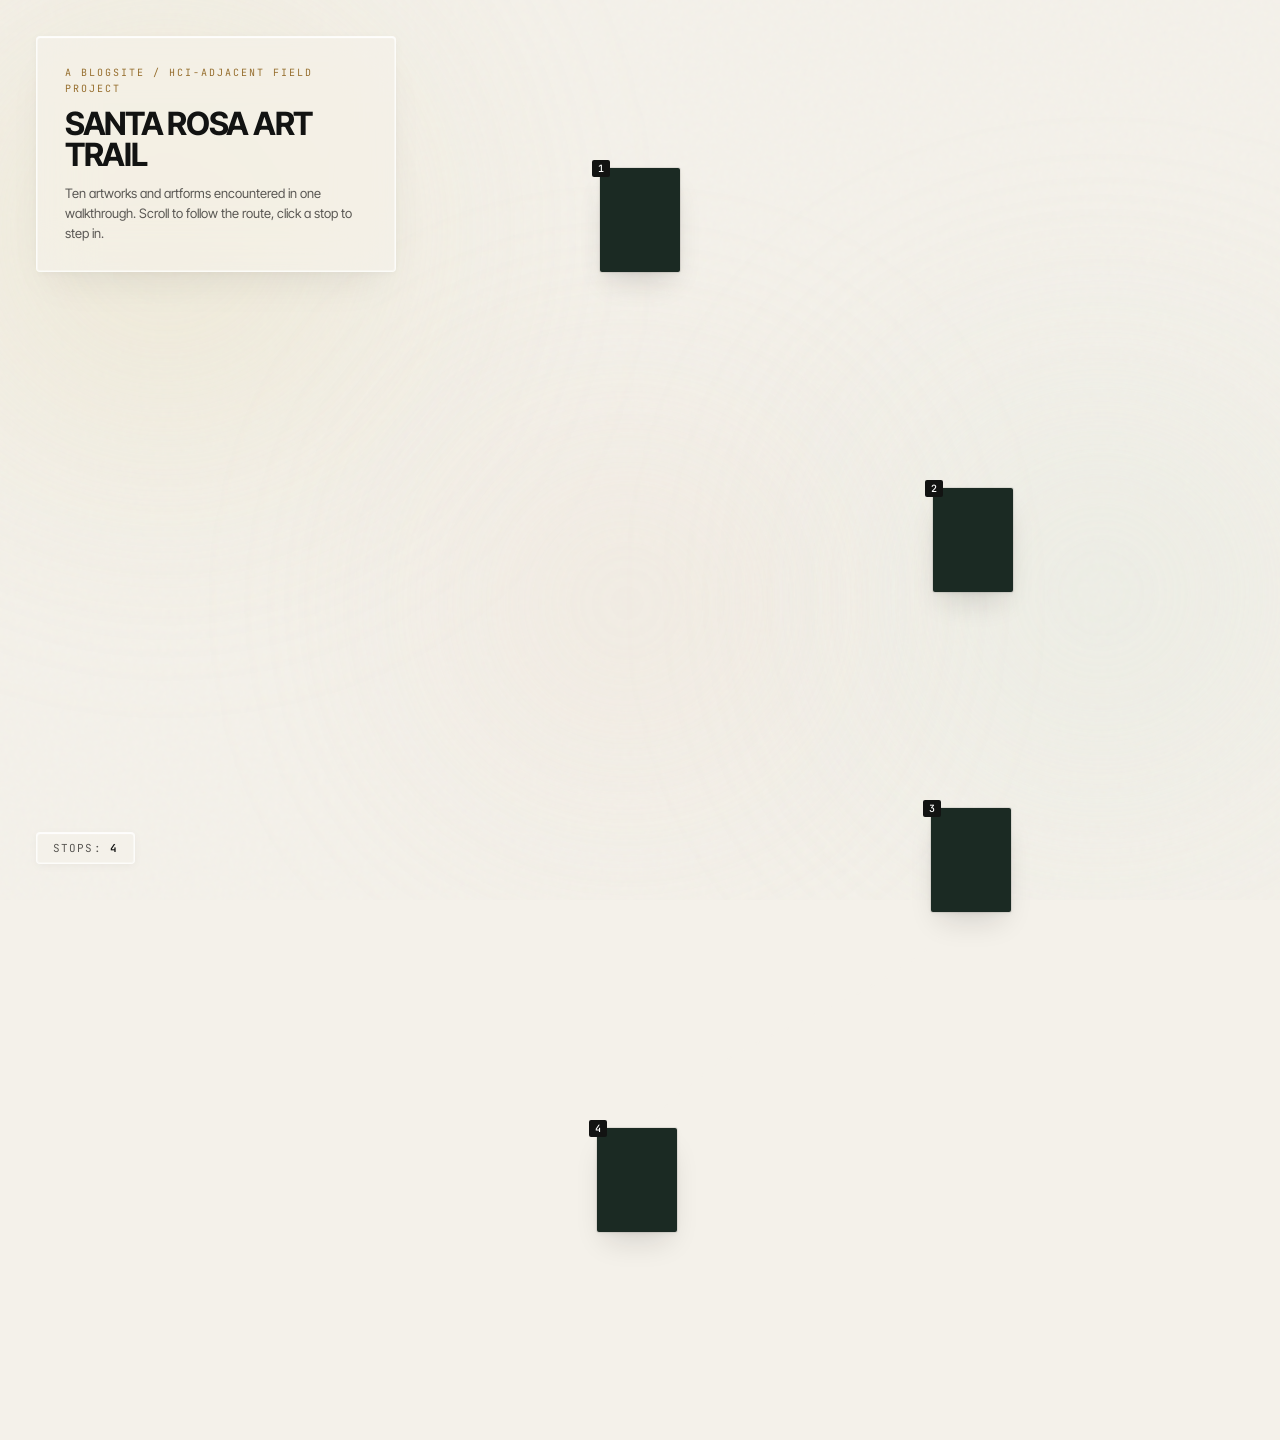
==== index.html @ c90c6911 "Initial template" ====
<!doctype html>
<html lang="en">
<head>
<meta charset="UTF-8">
<meta name="viewport" content="width=device-width, initial-scale=1">
<title>Santa Rosa Art Trail</title>
<link rel="stylesheet" href="css/style.css">
<link rel="icon" type="image/png" href="assets\icon\favicon.png">
</head>
<body>

<div class="liquid-bg"><span></span><span></span><span></span></div>

<header class="home-header glass">
  <p class="eyebrow-free">A blogsite / HCI-adjacent field project</p>
  <h1>Santa Rosa Art Trail</h1>
  <p>Ten artworks and artforms encountered in one walkthrough. Scroll to follow the route, click a stop to step in.</p>
</header>

<div class="home-counter glass">
  <span>Stops: <strong id="artwork-count">0</strong></span>
</div>

<main class="route-wrap">
  <svg class="route-svg" id="routeSvg" preserveAspectRatio="none"></svg>
  <div class="route-nodes" id="routeNodes"></div>
</main>

<div class="veil" id="veil"></div>

<script src="js/data.js"></script>
<script src="js/route.js"></script>
</body>
</html>
---- css/style.css ----
@import url('https://fonts.googleapis.com/css2?family=Inter+Tight:ital,wght@0,300;0,400;0,500;0,600;0,700;1,400&family=Newsreader:ital,opsz,wght@1,6..72,300;1,6..72,400&family=JetBrains+Mono:wght@400;500&display=swap');

@view-transition {
  navigation: auto;
}

/* ---------------------------------------------------------
   MUSEUM ARCHIVAL PALETTE & TOKENS
--------------------------------------------------------- */
:root {
  --bg-archival: #F4F1EA;       /* Warm museum limestone */
  --bg-card: #FAF8F5;           /* Off-white exhibition mount */
  --bg-subtle: #EBE6DC;         /* Linen tint */
  
  --ink-primary: #121312;       /* Deep warm carbon */
  --ink-secondary: #5A5854;     /* Archival grey */
  --ink-muted: #8C8880;         /* Caption / hairline tone */
  
  --accent-ochre: #966E2E;      /* Curated raw umber */
  --accent-rust: #9E3523;       /* Archival catalog red */

  --font-sans: 'Inter Tight', -apple-system, BlinkMacSystemFont, sans-serif;
  --font-serif: 'Newsreader', Georgia, serif;
  --font-mono: 'JetBrains Mono', monospace;

  /* Specular Frosted Glass System */
  --glass-bg: rgba(244, 241, 234, 0.72);
  --glass-border: 1px solid rgba(255, 255, 255, 0.75);
  --glass-specular: inset 0 1px 1px 0 rgba(255, 255, 255, 0.9), inset 0 0 0 1px rgba(255, 255, 255, 0.35);
  --glass-shadow: 0 20px 40px -15px rgba(26, 24, 20, 0.08), 0 2px 8px rgba(26, 24, 20, 0.04);

  --ease-curated: cubic-bezier(0.16, 1, 0.3, 1);
}

* {
  box-sizing: border-box;
  margin: 0;
  padding: 0;
}

html, body {
  min-height: 100%;
  background-color: var(--bg-archival);
  color: var(--ink-primary);
  font-family: var(--font-sans);
  font-feature-settings: "cv02", "cv03", "cv04", "cv11";
  -webkit-font-smoothing: antialiased;
}

a { color: inherit; text-decoration: none; }

/* ---------------------------------------------------------
   NATURAL AMBIENT BACKGROUND
--------------------------------------------------------- */
.liquid-bg {
  position: fixed;
  inset: 0;
  z-index: 0;
  pointer-events: none;
  overflow: hidden;
  background-color: var(--bg-archival);
}

.liquid-bg::before {
  content: "";
  position: absolute;
  inset: 0;
  opacity: 0.03;
  background-image: url("data:image/svg+xml,%3Csvg viewBox='0 0 200 200' xmlns='http://www.w3.org/2000/svg'%3E%3Cfilter id='n'%3E%3CfeTurbulence type='fractalNoise' baseFrequency='0.8' numOctaves='3' stitchTiles='stitch'/%3E%3C/filter%3E%3Crect width='100%25' height='100%25' filter='url(%23n)'/%3E%3C/svg%3E");
}

.liquid-bg span {
  position: absolute;
  border-radius: 50%;
  filter: blur(120px);
  opacity: 0.55;
  will-change: transform;
}

.liquid-bg span:nth-child(1) {
  width: 50vw; height: 50vw;
  left: -12vw; top: -10vh;
  background: radial-gradient(circle, #E5DCB8 0%, transparent 70%);
}

.liquid-bg span:nth-child(2) {
  width: 48vw; height: 48vw;
  right: -10vw; bottom: 0;
  background: radial-gradient(circle, #DFE6DB 0%, transparent 70%);
}

.liquid-bg span:nth-child(3) {
  width: 38vw; height: 38vw;
  left: 30vw; top: 40vh;
  background: radial-gradient(circle, #EBDDD0 0%, transparent 70%);
}

/* ---------------------------------------------------------
   FROSTED GLASS SURFACES
--------------------------------------------------------- */
.glass {
  background: var(--glass-bg);
  backdrop-filter: blur(28px) saturate(160%);
  -webkit-backdrop-filter: blur(28px) saturate(160%);
  border: var(--glass-border);
  box-shadow: var(--glass-specular), var(--glass-shadow);
  border-radius: 4px;
}

/* ---------------------------------------------------------
   MAP VIEW (INDEX.HTML)
--------------------------------------------------------- */
.route-wrap {
  position: relative;
  z-index: 1;
  width: 100%;
  min-height: 100dvh;
}

.route-svg {
  position: absolute;
  top: 0;
  left: 0;
  z-index: 1;
  pointer-events: none;
}

.route-nodes {
  position: absolute;
  inset: 0;
  z-index: 2;
}

.home-header {
  position: fixed;
  top: 36px;
  left: 36px;
  z-index: 50;
  max-width: 360px;
  padding: 28px;
}

.home-header .eyebrow-free {
  font-family: var(--font-mono);
  font-size: 10px;
  text-transform: uppercase;
  letter-spacing: 0.2em;
  color: var(--accent-ochre);
  margin-bottom: 12px;
}

.home-header h1 {
  font-size: 32px;
  font-weight: 700;
  line-height: 0.98;
  letter-spacing: -0.04em;
  text-transform: uppercase;
  color: var(--ink-primary);
  margin-bottom: 12px;
}

.home-header p {
  font-size: 13px;
  line-height: 1.55;
  color: var(--ink-secondary);
}

.home-counter {
  position: fixed;
  bottom: 36px;
  left: 36px;
  z-index: 50;
  padding: 8px 16px;
  font-family: var(--font-mono);
  font-size: 11px;
  letter-spacing: 0.1em;
  text-transform: uppercase;
  color: var(--ink-secondary);
}

.home-counter strong {
  color: var(--ink-primary);
  font-weight: 600;
}

/* Map Stops */
.route-node {
  position: absolute;
  width: 80px;
  height: 104px;
  cursor: pointer;
  transform: translate(-50%, -50%);
  transition: transform 0.4s var(--ease-curated);
}

.route-node__ring {
  display: none;
}

.route-node__thumb {
  position: absolute;
  inset: 0;
  background-color: #FFFFFF;
  background-size: cover;
  background-position: center;
  padding: 5px;
  border-radius: 2px;
  box-shadow: 
    0 16px 30px -8px rgba(25, 23, 20, 0.14),
    0 2px 6px rgba(25, 23, 20, 0.06),
    0 0 0 1px rgba(0, 0, 0, 0.08);
  transition: box-shadow 0.3s ease;
}

.route-node__badge {
  position: absolute;
  top: -8px;
  left: -8px;
  z-index: 3;
  font-family: var(--font-mono);
  font-size: 10px;
  font-weight: 500;
  color: #FFFFFF;
  background: var(--ink-primary);
  padding: 2px 6px;
  border-radius: 2px;
}

.route-node__label {
  position: absolute;
  left: 50%;
  top: calc(100% + 10px);
  transform: translateX(-50%) translateY(4px);
  padding: 5px 10px;
  background: #FFFFFF;
  border: 1px solid rgba(0, 0, 0, 0.08);
  box-shadow: 0 8px 20px -4px rgba(25, 23, 20, 0.08);
  font-family: var(--font-mono);
  font-size: 10px;
  letter-spacing: 0.08em;
  text-transform: uppercase;
  color: var(--ink-primary);
  white-space: nowrap;
  border-radius: 2px;
  opacity: 0;
  pointer-events: none;
  transition: opacity 0.25s ease, transform 0.25s ease;
}

.route-node:hover {
  transform: translate(-50%, -50%) translateY(-6px);
  z-index: 20;
}

.route-node:hover .route-node__thumb {
  box-shadow: 
    0 24px 44px -10px rgba(25, 23, 20, 0.22),
    0 0 0 1.5px var(--accent-ochre);
}

.route-node:hover .route-node__label {
  opacity: 1;
  transform: translateX(-50%) translateY(0);
}

/* ---------------------------------------------------------
   DETAIL VIEWPORT (ARTWORK.HTML) - FIXES HORIZONTAL BLOWOUT
--------------------------------------------------------- */
.detail-shell {
  position: relative;
  z-index: 1;
  width: 100%;
  min-height: 100dvh;
  display: grid;
  grid-template-columns: minmax(0, 52%) minmax(0, 48%);
  box-sizing: border-box;
}

@media (max-width: 960px) {
  .detail-shell {
    grid-template-columns: 1fr;
  }
}

/* Left Column: Gallery Frame */
.gallery-col {
  position: sticky;
  top: 0;
  height: 100dvh;
  padding: 40px;
  display: flex;
  align-items: center;
  justify-content: center;
  min-width: 0;
}

@media (max-width: 960px) {
  .gallery-col {
    position: relative;
    height: 60dvh;
    padding: 20px;
  }
}

.gallery {
  position: relative;
  width: 100%;
  height: 100%;
  max-height: 84dvh;
  background: var(--bg-card);
  padding: 18px;
  border-radius: 4px;
  box-shadow: 
    0 24px 50px -15px rgba(25, 23, 20, 0.12),
    0 0 0 1px rgba(0, 0, 0, 0.06);
  overflow: hidden;
  min-width: 0;
}

.gallery__track {
  display: flex;
  width: 100%;
  height: 100%;
  transition: transform 0.65s var(--ease-curated);
  will-change: transform;
}

.gallery__slide {
  flex: 0 0 100%;
  width: 100%;
  height: 100%;
  background-color: var(--bg-subtle);
  background-size: contain;
  background-repeat: no-repeat;
  background-position: center;
}

/* Gallery Arrows */
.gallery__arrow {
  position: absolute;
  top: 50%;
  transform: translateY(-50%);
  z-index: 10;
  width: 42px;
  height: 42px;
  border-radius: 50%;
  background: rgba(255, 255, 255, 0.9);
  backdrop-filter: blur(10px);
  border: 1px solid rgba(0, 0, 0, 0.08);
  color: var(--ink-primary);
  font-size: 16px;
  display: flex;
  align-items: center;
  justify-content: center;
  cursor: pointer;
  box-shadow: 0 6px 16px rgba(0, 0, 0, 0.08);
  transition: background-color 0.2s ease, transform 0.2s ease;
}

.gallery__arrow:hover {
  background: #FFFFFF;
  transform: translateY(-50%) scale(1.05);
}

.gallery__arrow--prev { left: 24px; }
.gallery__arrow--next { right: 24px; }

.gallery__controls {
  position: absolute;
  bottom: 24px;
  left: 50%;
  transform: translateX(-50%);
  display: flex;
  gap: 8px;
  padding: 6px 12px;
  background: rgba(255, 255, 255, 0.85);
  backdrop-filter: blur(10px);
  border: 1px solid rgba(0, 0, 0, 0.08);
  border-radius: 20px;
  z-index: 10;
}

.gallery__dot {
  width: 6px;
  height: 6px;
  border-radius: 50%;
  background: var(--ink-muted);
  border: none;
  cursor: pointer;
  padding: 0;
  transition: background-color 0.3s, transform 0.3s;
}

.gallery__dot.active {
  background: var(--ink-primary);
  transform: scale(1.3);
}

/* Right Column: Editorial Text */
.content-col {
  padding: 72px 64px 120px 48px;
  overflow-y: auto;
  min-width: 0;
}

@media (max-width: 960px) {
  .content-col {
    padding: 32px 24px 80px;
  }
}

.back-link {
  display: inline-flex;
  align-items: center;
  gap: 8px;
  font-family: var(--font-mono);
  font-size: 11px;
  text-transform: uppercase;
  letter-spacing: 0.12em;
  color: var(--ink-muted);
  margin-bottom: 48px;
  transition: color 0.2s ease;
}

.back-link:hover {
  color: var(--accent-rust);
}

.detail-type {
  font-family: var(--font-mono);
  font-size: 10px;
  letter-spacing: 0.2em;
  text-transform: uppercase;
  color: var(--accent-ochre);
  margin-bottom: 8px;
}

.detail-title {
  font-family: var(--font-sans);
  font-size: clamp(32px, 3.8vw, 46px);
  font-weight: 700;
  line-height: 1;
  letter-spacing: -0.04em;
  text-transform: uppercase;
  color: var(--ink-primary);
  margin-bottom: 24px;
}

.meta-row {
  display: flex;
  flex-wrap: wrap;
  gap: 8px;
  margin-bottom: 44px;
  padding-bottom: 20px;
  border-bottom: 1px solid rgba(0, 0, 0, 0.08);
}

.meta-chip {
  font-family: var(--font-mono);
  font-size: 11px;
  letter-spacing: 0.02em;
  padding: 5px 10px;
  border-radius: 2px;
  color: var(--ink-secondary);
}

.meta-chip strong {
  color: var(--ink-primary);
  font-weight: 600;
}

.detail-section {
  margin-bottom: 38px;
}

.detail-section h2 {
  font-family: var(--font-mono);
  font-size: 11px;
  text-transform: uppercase;
  letter-spacing: 0.16em;
  color: var(--ink-muted);
  margin-bottom: 14px;
}

.detail-section p {
  font-size: 15.5px;
  line-height: 1.75;
  color: #2D2B28;
  letter-spacing: -0.01em;
  margin-bottom: 14px;
}

.sources-list {
  padding-left: 18px;
  font-family: var(--font-mono);
  font-size: 12px;
  line-height: 1.8;
  color: var(--ink-secondary);
}

.contributor-tag {
  margin-top: 56px;
  padding-top: 20px;
  border-top: 1px solid rgba(0, 0, 0, 0.08);
  font-family: var(--font-mono);
  font-size: 11px;
  letter-spacing: 0.12em;
  text-transform: uppercase;
  color: var(--ink-muted);
}

/* Page Transition Veil */
.veil {
  position: fixed;
  inset: 0;
  z-index: 2000;
  background: var(--bg-archival);
  opacity: 0;
  pointer-events: none;
  transition: opacity 0.3s ease;
}
.veil.active {
  opacity: 1;
  pointer-events: all;
}
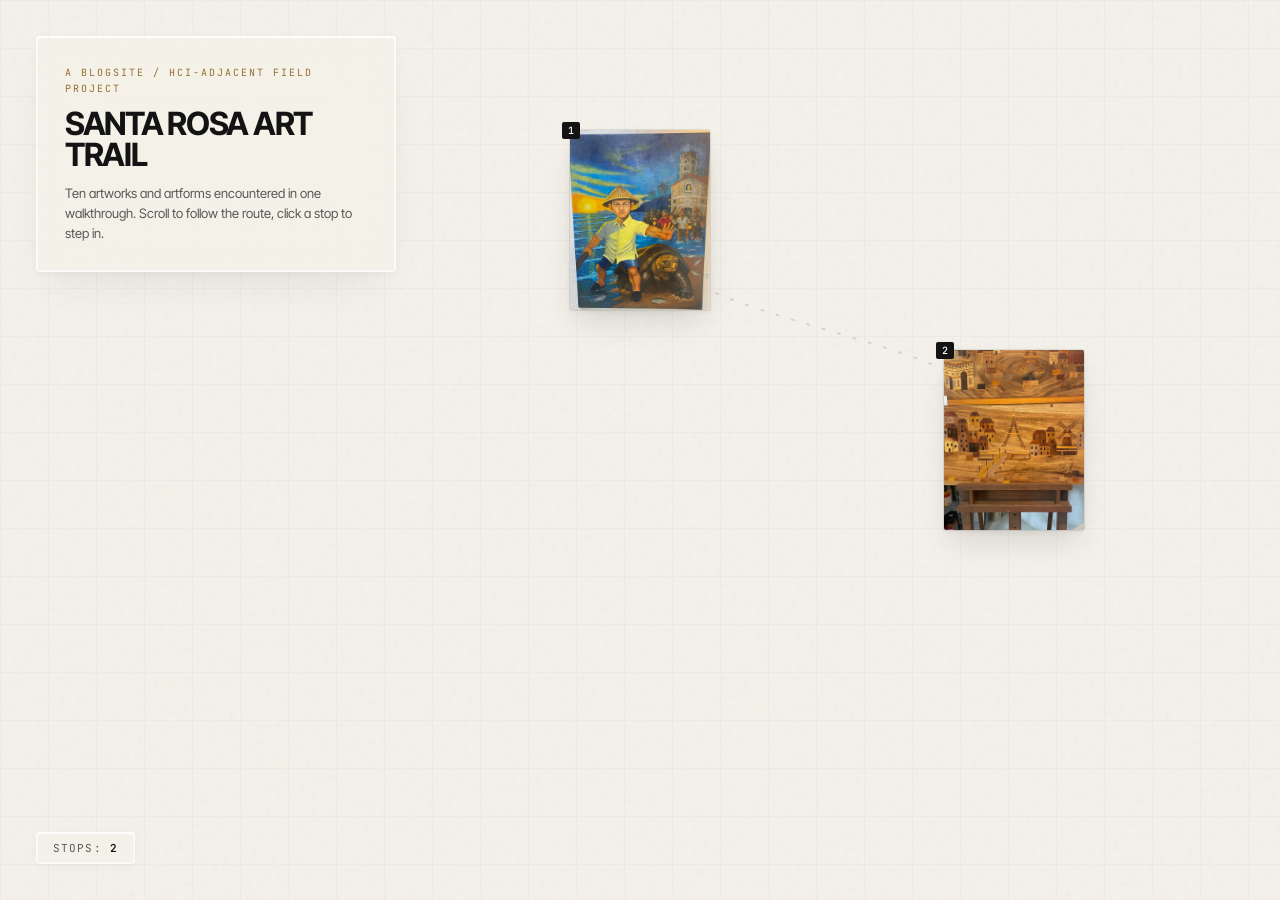
==== commit ee993551: "subtle changes for ui consistency" ====
--- a/index.html
+++ b/index.html
@@ -9,7 +9,11 @@
 </head>
 <body>
 
-<div class="liquid-bg"><span></span><span></span><span></span></div>
+<div class="liquid-bg">
+  <span></span>
+  <span></span>
+  <span></span>
+</div>
 
 <header class="home-header glass">
   <p class="eyebrow-free">A blogsite / HCI-adjacent field project</p>
--- a/css/style.css
+++ b/css/style.css
@@ -59,23 +59,50 @@
   pointer-events: none;
   overflow: hidden;
   background-color: var(--bg-archival);
+  /* New: Archival grid pattern using a faint ink tone */
+  background-image: 
+    linear-gradient(rgba(90, 88, 84, 0.035) 1px, transparent 1px),
+    linear-gradient(90deg, rgba(90, 88, 84, 0.035) 1px, transparent 1px);
+  background-size: 48px 48px;
+}
+
+@keyframes grainShift {
+  0%, 100% { transform: translate(0, 0); }
+  25% { transform: translate(-1%, 1%); }
+  50% { transform: translate(1%, -1%); }
+  75% { transform: translate(-1%, -1%); }
 }
 
 .liquid-bg::before {
   content: "";
   position: absolute;
-  inset: 0;
-  opacity: 0.03;
+  /* Expand dimensions to hide edges during movement */
+  width: 104%;
+  height: 104%;
+  top: -2%;
+  left: -2%;
+  opacity: 0.06;
   background-image: url("data:image/svg+xml,%3Csvg viewBox='0 0 200 200' xmlns='http://www.w3.org/2000/svg'%3E%3Cfilter id='n'%3E%3CfeTurbulence type='fractalNoise' baseFrequency='0.8' numOctaves='3' stitchTiles='stitch'/%3E%3C/filter%3E%3Crect width='100%25' height='100%25' filter='url(%23n)'/%3E%3C/svg%3E");
+  /* The steps() function creates a vintage, flickering rhythm rather than smooth gliding */
+  animation: grainShift 3s steps(4) infinite;
+}
+
+@keyframes drift {
+  0% { transform: translate(0, 0) scale(1); }
+  33% { transform: translate(4vw, -6vh) scale(1.1); }
+  66% { transform: translate(-3vw, 5vh) scale(0.9); }
+  100% { transform: translate(0, 0) scale(1); }
 }
 
 .liquid-bg span {
-  position: absolute;
-  border-radius: 50%;
-  filter: blur(120px);
-  opacity: 0.55;
-  will-change: transform;
-}
+  /* Retain your existing properties, add the animation */
+  animation: drift 18s ease-in-out infinite alternate;
+}
+
+/* Stagger the timing so the gradients move independently */
+.liquid-bg span:nth-child(1) { animation-duration: 22s; }
+.liquid-bg span:nth-child(2) { animation-duration: 17s; }
+.liquid-bg span:nth-child(3) { animation-duration: 25s; }
 
 .liquid-bg span:nth-child(1) {
   width: 50vw; height: 50vw;
@@ -131,6 +158,15 @@
   z-index: 2;
 }
 
+@keyframes dashFlow {
+  /* Must be a multiple of the dasharray total (2 + 14 = 16) for a seamless loop */
+  to { stroke-dashoffset: -32; }
+}
+
+.route-path {
+  animation: dashFlow 3s linear infinite;
+}
+
 .home-header {
   position: fixed;
   top: 36px;
@@ -184,13 +220,22 @@
 }
 
 /* Map Stops */
+/* Base size for mobile screens (slightly larger than original) */
 .route-node {
   position: absolute;
-  width: 80px;
-  height: 104px;
+  width: 100px; 
+  height: 130px; 
   cursor: pointer;
   transform: translate(-50%, -50%);
   transition: transform 0.4s var(--ease-curated);
+}
+
+/* Larger size for tablets and desktops */
+@media (min-width: 720px) {
+  .route-node {
+    width: 140px;
+    height: 180px;
+  }
 }
 
 .route-node__ring {
@@ -303,18 +348,32 @@
 }
 
 .gallery {
+  /* Force a uniform shape for all artworks (e.g., 4 / 3, 1 / 1, or 16 / 9) */
+  aspect-ratio: 4 / 3; 
+  /* Allow the height to scale naturally with the aspect ratio */
+  height: auto; 
+  
+  /* Keep your existing properties */
   position: relative;
   width: 100%;
-  height: 100%;
   max-height: 84dvh;
   background: var(--bg-card);
   padding: 18px;
   border-radius: 4px;
-  box-shadow: 
-    0 24px 50px -15px rgba(25, 23, 20, 0.12),
-    0 0 0 1px rgba(0, 0, 0, 0.06);
   overflow: hidden;
-  min-width: 0;
+}
+
+.gallery__slide {
+  /* Force the image to fill the entire container, cropping the edges if necessary */
+  background-size: cover; 
+  background-position: center;
+  
+  /* Keep your existing properties */
+  flex: 0 0 100%;
+  width: 100%;
+  height: 100%;
+  background-color: var(--bg-subtle);
+  background-repeat: no-repeat;
 }
 
 .gallery__track {
@@ -323,16 +382,6 @@
   height: 100%;
   transition: transform 0.65s var(--ease-curated);
   will-change: transform;
-}
-
-.gallery__slide {
-  flex: 0 0 100%;
-  width: 100%;
-  height: 100%;
-  background-color: var(--bg-subtle);
-  background-size: contain;
-  background-repeat: no-repeat;
-  background-position: center;
 }
 
 /* Gallery Arrows */
@@ -522,4 +571,25 @@
 .veil.active {
   opacity: 1;
   pointer-events: all;
+}
+
+/* Add this to the bottom of style.css */
+@media (max-width: 720px) {
+  .home-header {
+    top: 16px;
+    left: 16px;
+    right: 16px; /* Forces it to respect the right edge */
+    width: auto;
+    max-width: none;
+    padding: 20px;
+  }
+  
+  .home-header h1 {
+    font-size: 26px; /* Slightly smaller for mobile */
+  }
+
+  .home-counter {
+    bottom: 16px;
+    left: 16px;
+  }
 }
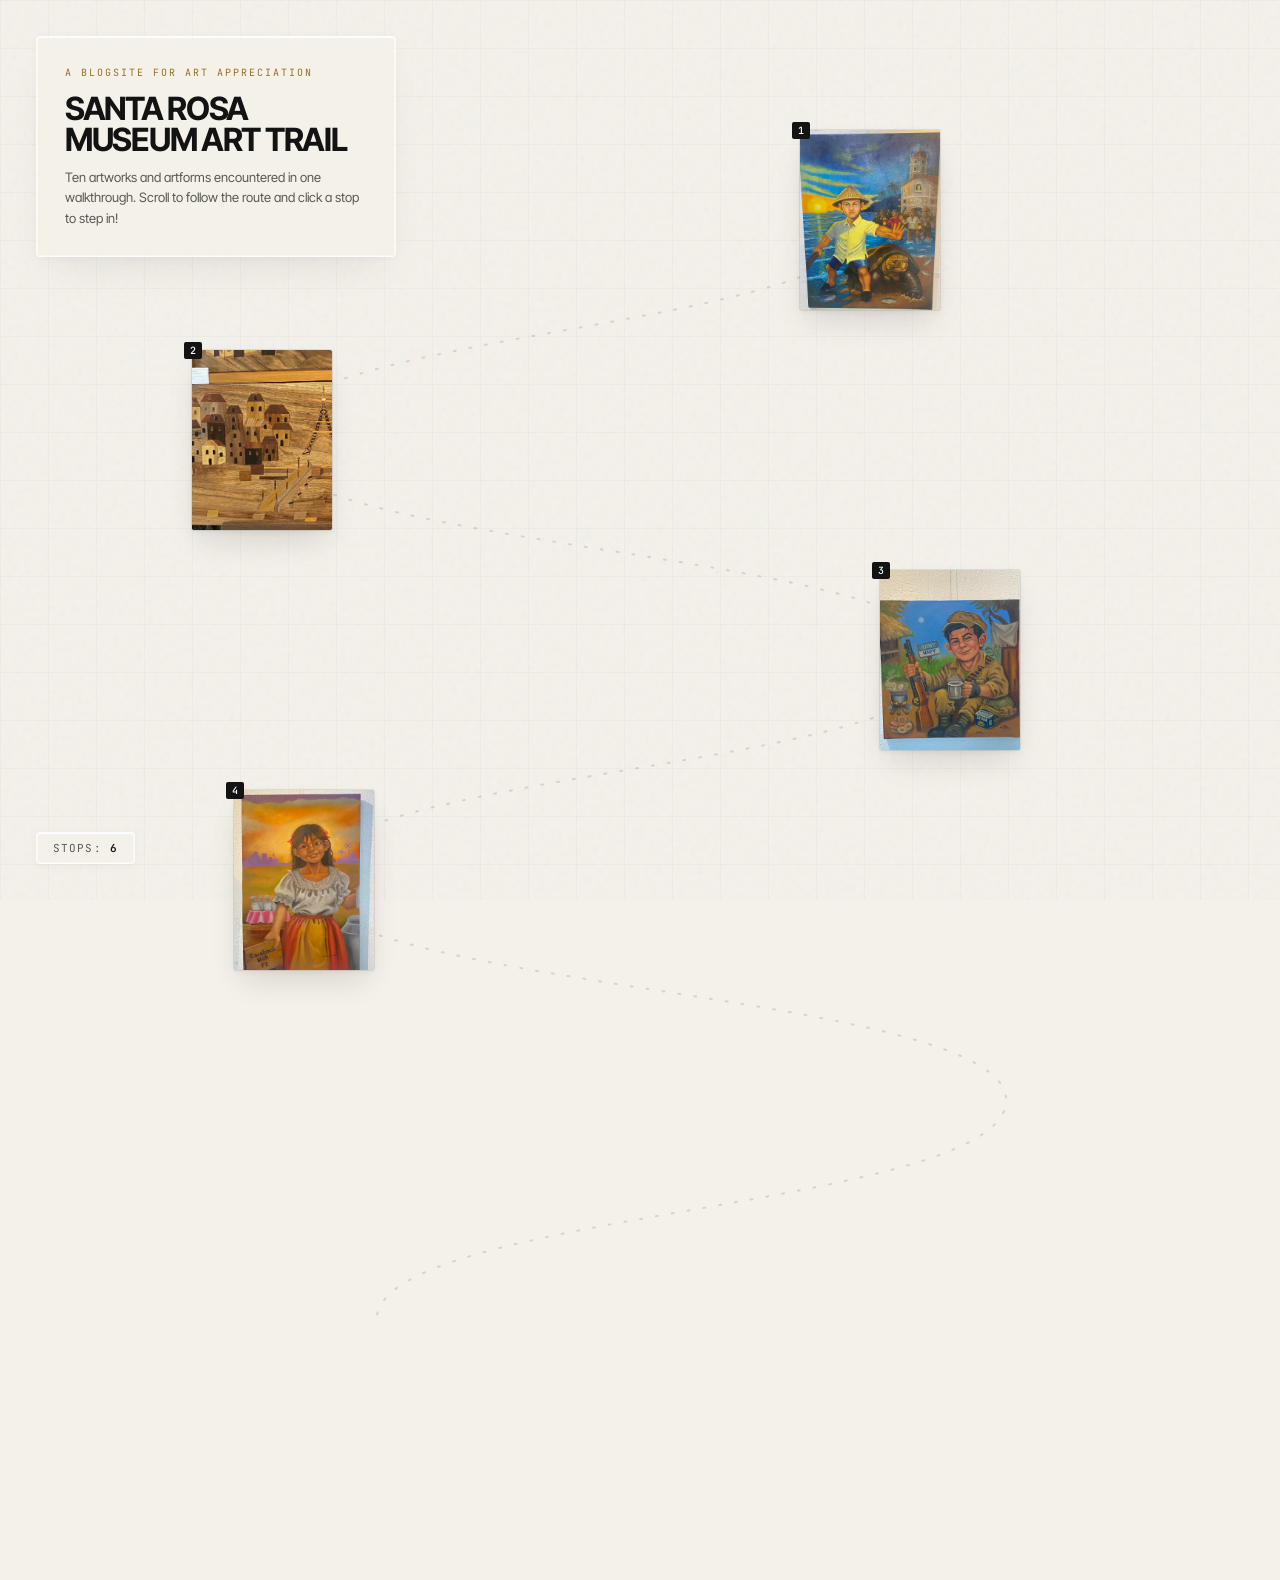
==== commit 7779cd69: "added bunch of animations to make the actions much smoother" ====
--- a/index.html
+++ b/index.html
@@ -16,9 +16,9 @@
 </div>
 
 <header class="home-header glass">
-  <p class="eyebrow-free">A blogsite / HCI-adjacent field project</p>
-  <h1>Santa Rosa Art Trail</h1>
-  <p>Ten artworks and artforms encountered in one walkthrough. Scroll to follow the route, click a stop to step in.</p>
+  <p class="eyebrow-free">A blogsite for Art Appreciation</p>
+  <h1>Santa Rosa Museum Art Trail</h1>
+  <p>Ten artworks and artforms encountered in one walkthrough. Scroll to follow the route and click a stop to step in!</p>
 </header>
 
 <div class="home-counter glass">
--- a/css/style.css
+++ b/css/style.css
@@ -45,6 +45,10 @@
   font-family: var(--font-sans);
   font-feature-settings: "cv02", "cv03", "cv04", "cv11";
   -webkit-font-smoothing: antialiased;
+  margin: 0;
+  padding: 0;
+  overflow-x: hidden; 
+  width: 100vw;
 }
 
 a { color: inherit; text-decoration: none; }
@@ -174,6 +178,18 @@
   z-index: 50;
   max-width: 360px;
   padding: 28px;
+  transition: opacity 0.6s cubic-bezier(0.22, 1, 0.36, 1), 
+              filter 0.6s cubic-bezier(0.22, 1, 0.36, 1),
+              transform 0.6s cubic-bezier(0.22, 1, 0.36, 1);
+  will-change: opacity, filter, transform;
+}
+
+/* The state it transforms into when you scroll */
+.home-header.hidden-on-scroll {
+  opacity: 0;
+  filter: blur(16px);
+  transform: translateY(-30px) scale(0.95);
+  pointer-events: none; /* Prevents invisible buttons from being clicked */
 }
 
 .home-header .eyebrow-free {
@@ -227,7 +243,19 @@
   height: 130px; 
   cursor: pointer;
   transform: translate(-50%, -50%);
-  transition: transform 0.4s var(--ease-curated);
+  /* UPDATED: Added opacity and filter to the transition for the Apple effect */
+  transition: transform 0.4s var(--ease-curated),
+              opacity 0.7s cubic-bezier(0.22, 1, 0.36, 1), 
+              filter 0.7s cubic-bezier(0.22, 1, 0.36, 1);
+  will-change: transform, opacity, filter;
+}
+
+/* NEW: The state the cards transform into when they leave the screen */
+.route-node.out-of-view {
+  opacity: 0;
+  filter: blur(16px);
+  transform: translate(-50%, -50%) scale(0.85); /* Slightly shrinks as it blurs */
+  pointer-events: none;
 }
 
 /* Larger size for tablets and desktops */
@@ -468,11 +496,13 @@
   letter-spacing: 0.12em;
   color: var(--ink-muted);
   margin-bottom: 48px;
-  transition: color 0.2s ease;
+  transition: color 0.3s ease, transform 0.3s cubic-bezier(0.22, 1, 0.36, 1);
+  will-change: transform, color;
 }
 
 .back-link:hover {
   color: var(--accent-rust);
+  transform: translateX(-6px); 
 }
 
 .detail-type {
@@ -573,6 +603,76 @@
   pointer-events: all;
 }
 
+.detail-section {
+  transition: opacity 0.8s cubic-bezier(0.22, 1, 0.36, 1), 
+              filter 0.8s cubic-bezier(0.22, 1, 0.36, 1),
+              transform 0.8s cubic-bezier(0.22, 1, 0.36, 1);
+  will-change: opacity, filter, transform;
+}
+
+.detail-section.text-blurred {
+  opacity: 0;
+  filter: blur(12px);
+  transform: translateY(25px);
+}
+
+/* Optional: smooth page load fade-in */
+.fade-in-on-load {
+  animation: softEntry 0.6s cubic-bezier(0.22, 1, 0.36, 1) forwards;
+}
+
+@keyframes softEntry {
+  from { opacity: 0; transform: translateY(15px); }
+  to { opacity: 1; transform: translateY(0); }
+}
+
+/* Sleek Scroll Indicator */
+.scroll-hint {
+  position: fixed;
+  bottom: 40px;
+  right: 64px; /* Aligns nicely with the right column */
+  background: rgba(255, 255, 255, 0.85);
+  backdrop-filter: blur(12px);
+  -webkit-backdrop-filter: blur(12px);
+  border: 1px solid rgba(0, 0, 0, 0.08);
+  padding: 10px 18px;
+  border-radius: 30px;
+  font-family: var(--font-mono);
+  font-size: 10px;
+  letter-spacing: 0.15em;
+  text-transform: uppercase;
+  color: var(--ink-secondary);
+  box-shadow: 0 8px 24px -6px rgba(0, 0, 0, 0.08);
+  pointer-events: none;
+  z-index: 100;
+  transition: opacity 0.5s ease, transform 0.5s ease;
+  animation: gentleBounce 2.5s infinite;
+}
+
+.scroll-hint.hidden {
+  opacity: 0;
+  transform: translateY(15px);
+}
+
+@keyframes gentleBounce {
+  0%, 100% { transform: translateY(0); }
+  50% { transform: translateY(6px); }
+}
+
+@media (max-width: 960px) {
+  .scroll-hint {
+    right: 50%;
+    transform: translateX(50%);
+  }
+  .scroll-hint.hidden {
+    transform: translate(50%, 15px);
+  }
+  @keyframes gentleBounce {
+    0%, 100% { transform: translate(50%, 0); }
+    50% { transform: translate(50%, 6px); }
+  }
+}
+
 /* Add this to the bottom of style.css */
 @media (max-width: 720px) {
   .home-header {
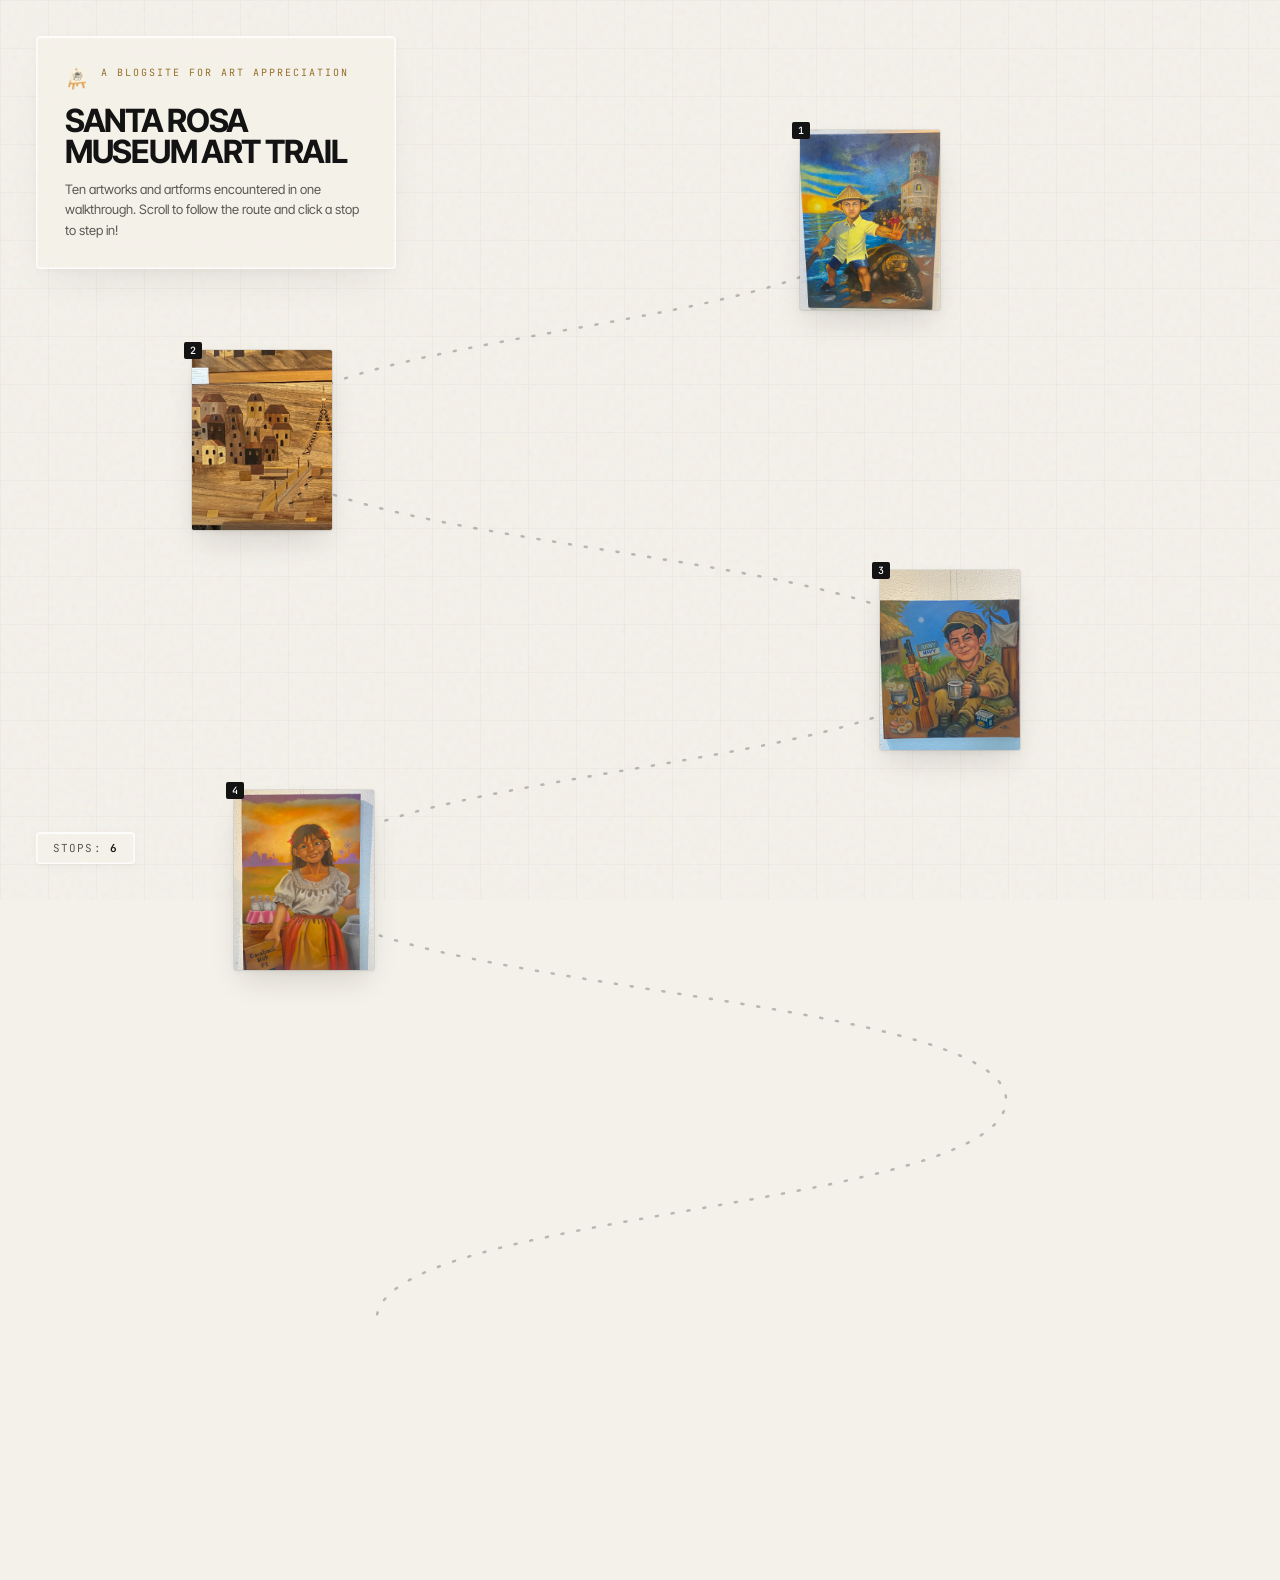
==== commit b998641e: "added more personalization and accessibility related changes" ====
--- a/index.html
+++ b/index.html
@@ -16,7 +16,10 @@
 </div>
 
 <header class="home-header glass">
-  <p class="eyebrow-free">A blogsite for Art Appreciation</p>
+  <div class="header-top-row">
+    <img src="assets/icon/favicon.png" alt="Santa Rosa Art" class="header-icon">
+    <p class="eyebrow-free">A blogsite for Art Appreciation</p>
+  </div>
   <h1>Santa Rosa Museum Art Trail</h1>
   <p>Ten artworks and artforms encountered in one walkthrough. Scroll to follow the route and click a stop to step in!</p>
 </header>
--- a/css/style.css
+++ b/css/style.css
@@ -138,6 +138,24 @@
   border-radius: 4px;
 }
 
+.header-top-row {
+  display: flex;
+  align-items: center;
+  gap: 12px;
+  margin-bottom: 12px;
+}
+
+.header-icon {
+  width: 24px;
+  height: auto;
+  opacity: 0.85; /* Softens it slightly so it doesn't overpower the text */
+}
+
+/* Remove the margin-bottom from the eyebrow since the row handles the spacing now */
+.home-header .eyebrow-free {
+  margin-bottom: 0; 
+}
+
 /* ---------------------------------------------------------
    MAP VIEW (INDEX.HTML)
 --------------------------------------------------------- */
@@ -168,6 +186,8 @@
 }
 
 .route-path {
+  stroke: rgba(34, 35, 34, 0.28); /* More visible archival ink stroke */
+  stroke-width: 2.5px;
   animation: dashFlow 3s linear infinite;
 }
 
@@ -228,6 +248,19 @@
   letter-spacing: 0.1em;
   text-transform: uppercase;
   color: var(--ink-secondary);
+  
+  transition: opacity 0.6s cubic-bezier(0.22, 1, 0.36, 1), 
+              filter 0.6s cubic-bezier(0.22, 1, 0.36, 1),
+              transform 0.6s cubic-bezier(0.22, 1, 0.36, 1);
+  will-change: opacity, filter, transform;
+}
+
+/* NEW: The state it transforms into when you scroll */
+.home-counter.hidden-on-scroll {
+  opacity: 0;
+  filter: blur(16px);
+  transform: translateY(30px) scale(0.95); /* Slides down into the bottom edge */
+  pointer-events: none;
 }
 
 .home-counter strong {
@@ -376,19 +409,70 @@
 }
 
 .gallery {
-  /* Force a uniform shape for all artworks (e.g., 4 / 3, 1 / 1, or 16 / 9) */
-  aspect-ratio: 4 / 3; 
-  /* Allow the height to scale naturally with the aspect ratio */
-  height: auto; 
-  
-  /* Keep your existing properties */
   position: relative;
   width: 100%;
-  max-height: 84dvh;
   background: var(--bg-card);
   padding: 18px;
   border-radius: 4px;
+  display: flex;
+  flex-direction: column;
+}
+
+.gallery__viewport {
+  position: relative;
+  width: 100%;
+  /* Force a uniform shape for all artworks (e.g., 4 / 3, 1 / 1, or 16 / 9) */
+  aspect-ratio: 4 / 3; 
+  border-radius: 2px;
   overflow: hidden;
+}
+
+/* NEW: Distributes arrows and dots evenly across the bottom bar */
+.gallery__nav-bar {
+  margin-top: 18px;
+  padding-top: 18px;
+  border-top: 1px solid rgba(0, 0, 0, 0.08);
+  display: flex;
+  justify-content: space-between;
+  align-items: center;
+}
+
+/* UPDATED: Reset arrows to sit inline naturally within the nav bar */
+.gallery__arrow {
+  position: static;
+  transform: none;
+  width: 36px;
+  height: 36px;
+  border-radius: 50%;
+  background: rgba(255, 255, 255, 0.9);
+  backdrop-filter: blur(10px);
+  border: 1px solid rgba(0, 0, 0, 0.08);
+  color: var(--ink-primary);
+  font-size: 14px;
+  display: flex;
+  align-items: center;
+  justify-content: center;
+  cursor: pointer;
+  box-shadow: 0 4px 12px rgba(0, 0, 0, 0.06);
+  transition: background-color 0.2s ease, transform 0.2s ease;
+}
+
+.gallery__arrow:hover {
+  background: #FFFFFF;
+  transform: scale(1.05);
+}
+
+/* Remove old absolute positioning overrides if you had them */
+.gallery__arrow--prev, .gallery__arrow--next {
+  position: static;
+  left: auto;
+  right: auto;
+}
+
+/* UPDATED: Reset the controls to sit completely flat (removed glass styles) */
+.gallery__controls {
+  display: flex;
+  gap: 10px;
 }
 
 .gallery__slide {
@@ -412,50 +496,39 @@
   will-change: transform;
 }
 
-/* Gallery Arrows */
-.gallery__arrow {
+/* NEW: Invisible click zones over the photo itself — left half = prev,
+   right half = next. Purely a click target, no visible arrow/indicator;
+   the actual arrows + dots stay in .gallery__nav-bar below. */
+.gallery__zone {
   position: absolute;
-  top: 50%;
-  transform: translateY(-50%);
-  z-index: 10;
-  width: 42px;
-  height: 42px;
-  border-radius: 50%;
-  background: rgba(255, 255, 255, 0.9);
-  backdrop-filter: blur(10px);
-  border: 1px solid rgba(0, 0, 0, 0.08);
-  color: var(--ink-primary);
-  font-size: 16px;
-  display: flex;
-  align-items: center;
-  justify-content: center;
-  cursor: pointer;
-  box-shadow: 0 6px 16px rgba(0, 0, 0, 0.08);
-  transition: background-color 0.2s ease, transform 0.2s ease;
-}
-
-.gallery__arrow:hover {
-  background: #FFFFFF;
-  transform: translateY(-50%) scale(1.05);
+  top: 0;
+  bottom: 0;
+  width: 50%;
+  background: transparent;
+  border: none;
+  padding: 0;
+  margin: 0;
+  z-index: 5;
+  -webkit-tap-highlight-color: transparent;
+}
+
+.gallery__zone--prev {
+  left: 0;
+  cursor: w-resize;
+}
+
+.gallery__zone--next {
+  right: 0;
+  cursor: e-resize;
+}
+
+.gallery__zone:focus-visible {
+  outline: 2px solid var(--accent-ochre);
+  outline-offset: -4px;
 }
 
 .gallery__arrow--prev { left: 24px; }
 .gallery__arrow--next { right: 24px; }
-
-.gallery__controls {
-  position: absolute;
-  bottom: 24px;
-  left: 50%;
-  transform: translateX(-50%);
-  display: flex;
-  gap: 8px;
-  padding: 6px 12px;
-  background: rgba(255, 255, 255, 0.85);
-  backdrop-filter: blur(10px);
-  border: 1px solid rgba(0, 0, 0, 0.08);
-  border-radius: 20px;
-  z-index: 10;
-}
 
 .gallery__dot {
   width: 6px;
@@ -508,6 +581,7 @@
 .detail-type {
   font-family: var(--font-mono);
   font-size: 10px;
+  font-weight: 700;
   letter-spacing: 0.2em;
   text-transform: uppercase;
   color: var(--accent-ochre);
@@ -692,4 +766,14 @@
     bottom: 16px;
     left: 16px;
   }
+}
+
+@media (max-width: 960px) {
+  
+  /* You can also push the left and right arrows closer to the edges on mobile to clear up even more space */
+  .gallery__arrow {
+    transform: translateY(-50%) scale(0.85); /* Slightly shrinks the arrows on small screens */
+  }
+  .gallery__arrow--prev { left: 8px; }
+  .gallery__arrow--next { right: 8px; }
 }
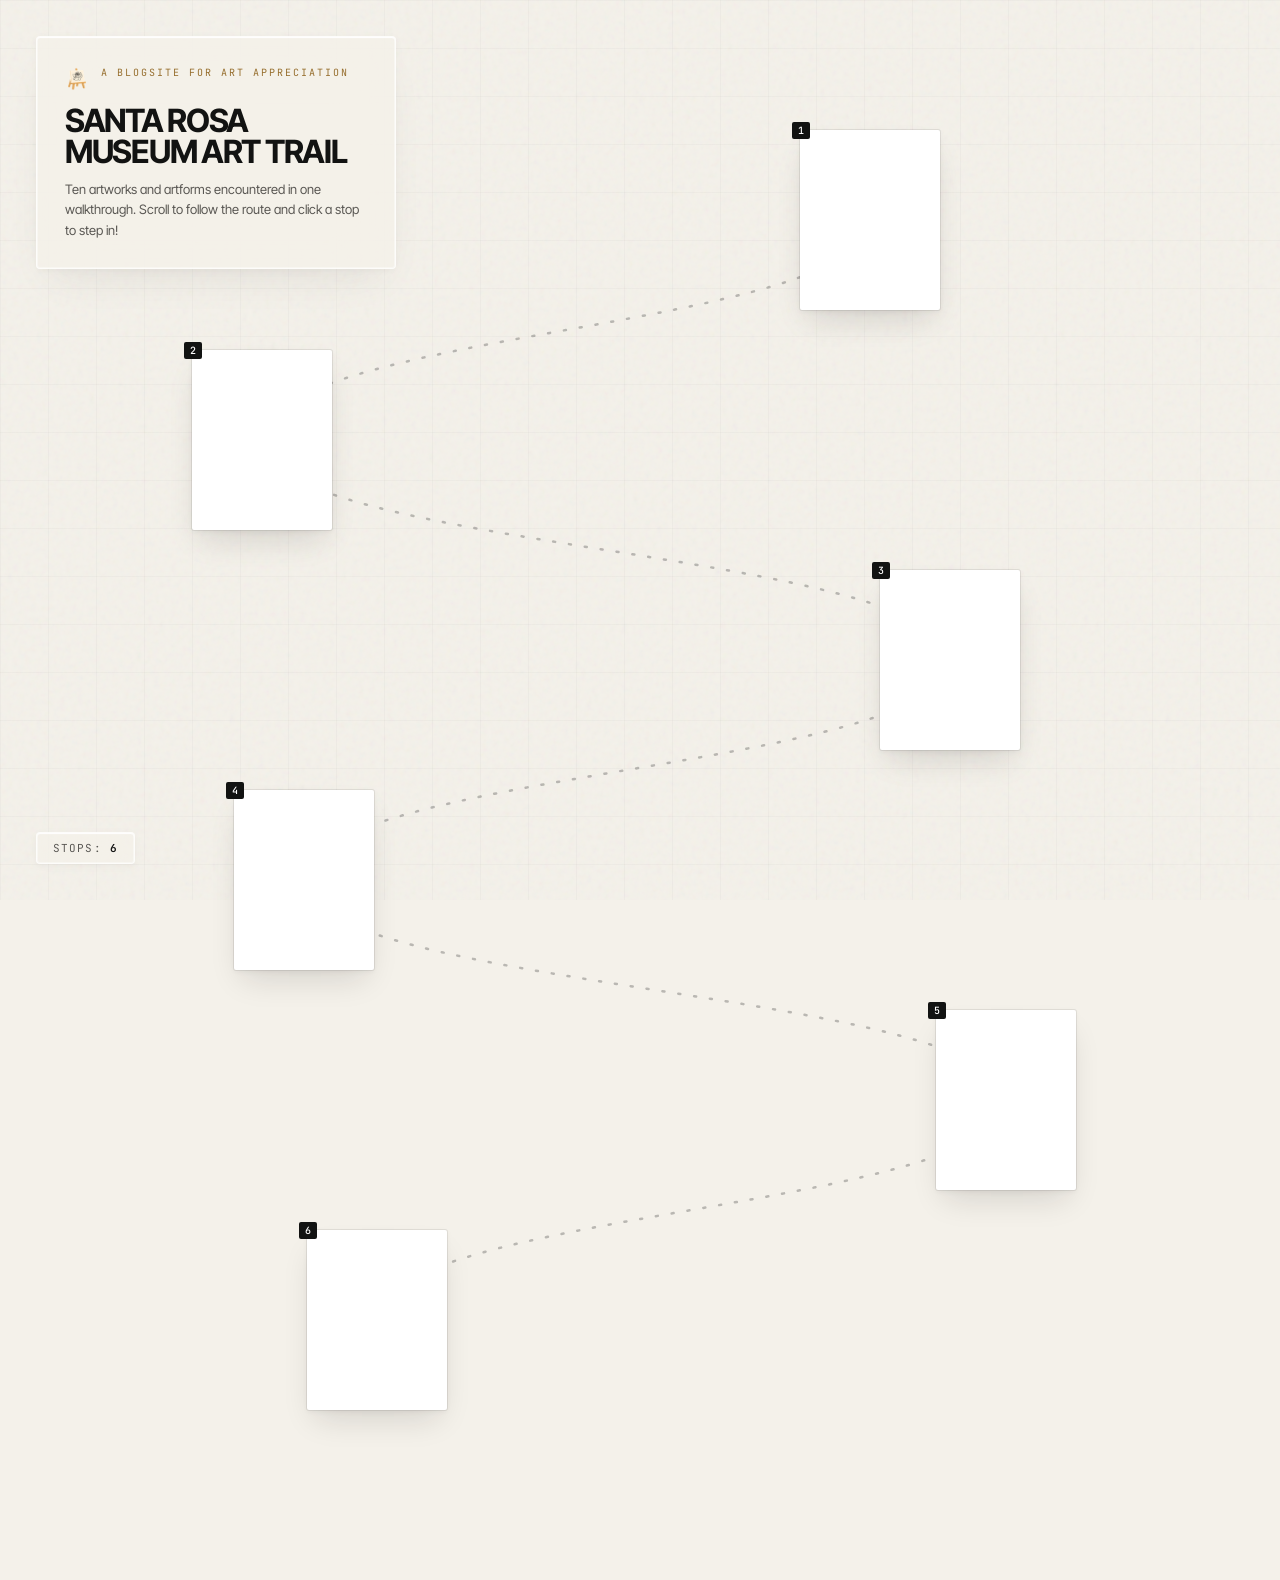
==== commit 1124cea4: "changed divs to img for accessibility" ====
--- a/index.html
+++ b/index.html
@@ -5,11 +5,11 @@
 <meta name="viewport" content="width=device-width, initial-scale=1">
 <title>Santa Rosa Art Trail</title>
 <link rel="stylesheet" href="css/style.css">
-<link rel="icon" type="image/png" href="assets\icon\favicon.png">
+<link rel="icon" type="image/png" href="assets/icon/favicon.png">
 </head>
 <body>
 
-<div class="liquid-bg">
+<div class="liquid-bg" aria-hidden="true">
   <span></span>
   <span></span>
   <span></span>
@@ -17,7 +17,7 @@
 
 <header class="home-header glass">
   <div class="header-top-row">
-    <img src="assets/icon/favicon.png" alt="Santa Rosa Art" class="header-icon">
+    <img src="assets/icon/favicon.png" alt="" class="header-icon">
     <p class="eyebrow-free">A blogsite for Art Appreciation</p>
   </div>
   <h1>Santa Rosa Museum Art Trail</h1>
@@ -29,7 +29,7 @@
 </div>
 
 <main class="route-wrap">
-  <svg class="route-svg" id="routeSvg" preserveAspectRatio="none"></svg>
+  <svg class="route-svg" id="routeSvg" preserveAspectRatio="none" aria-hidden="true" focusable="false"></svg>
   <div class="route-nodes" id="routeNodes"></div>
 </main>
 
@@ -38,4 +38,4 @@
 <script src="js/data.js"></script>
 <script src="js/route.js"></script>
 </body>
-</html>
+</html>
--- a/css/style.css
+++ b/css/style.css
@@ -306,9 +306,12 @@
 .route-node__thumb {
   position: absolute;
   inset: 0;
+  width: 100%;
+  height: 100%;
+  display: block;
+  object-fit: cover;
+  object-position: center;
   background-color: #FFFFFF;
-  background-size: cover;
-  background-position: center;
   padding: 5px;
   border-radius: 2px;
   box-shadow: 
@@ -476,16 +479,13 @@
 }
 
 .gallery__slide {
-  /* Force the image to fill the entire container, cropping the edges if necessary */
-  background-size: cover; 
-  background-position: center;
-  
-  /* Keep your existing properties */
+  display: block;
+  object-fit: cover;
+  object-position: center;
   flex: 0 0 100%;
   width: 100%;
   height: 100%;
   background-color: var(--bg-subtle);
-  background-repeat: no-repeat;
 }
 
 .gallery__track {
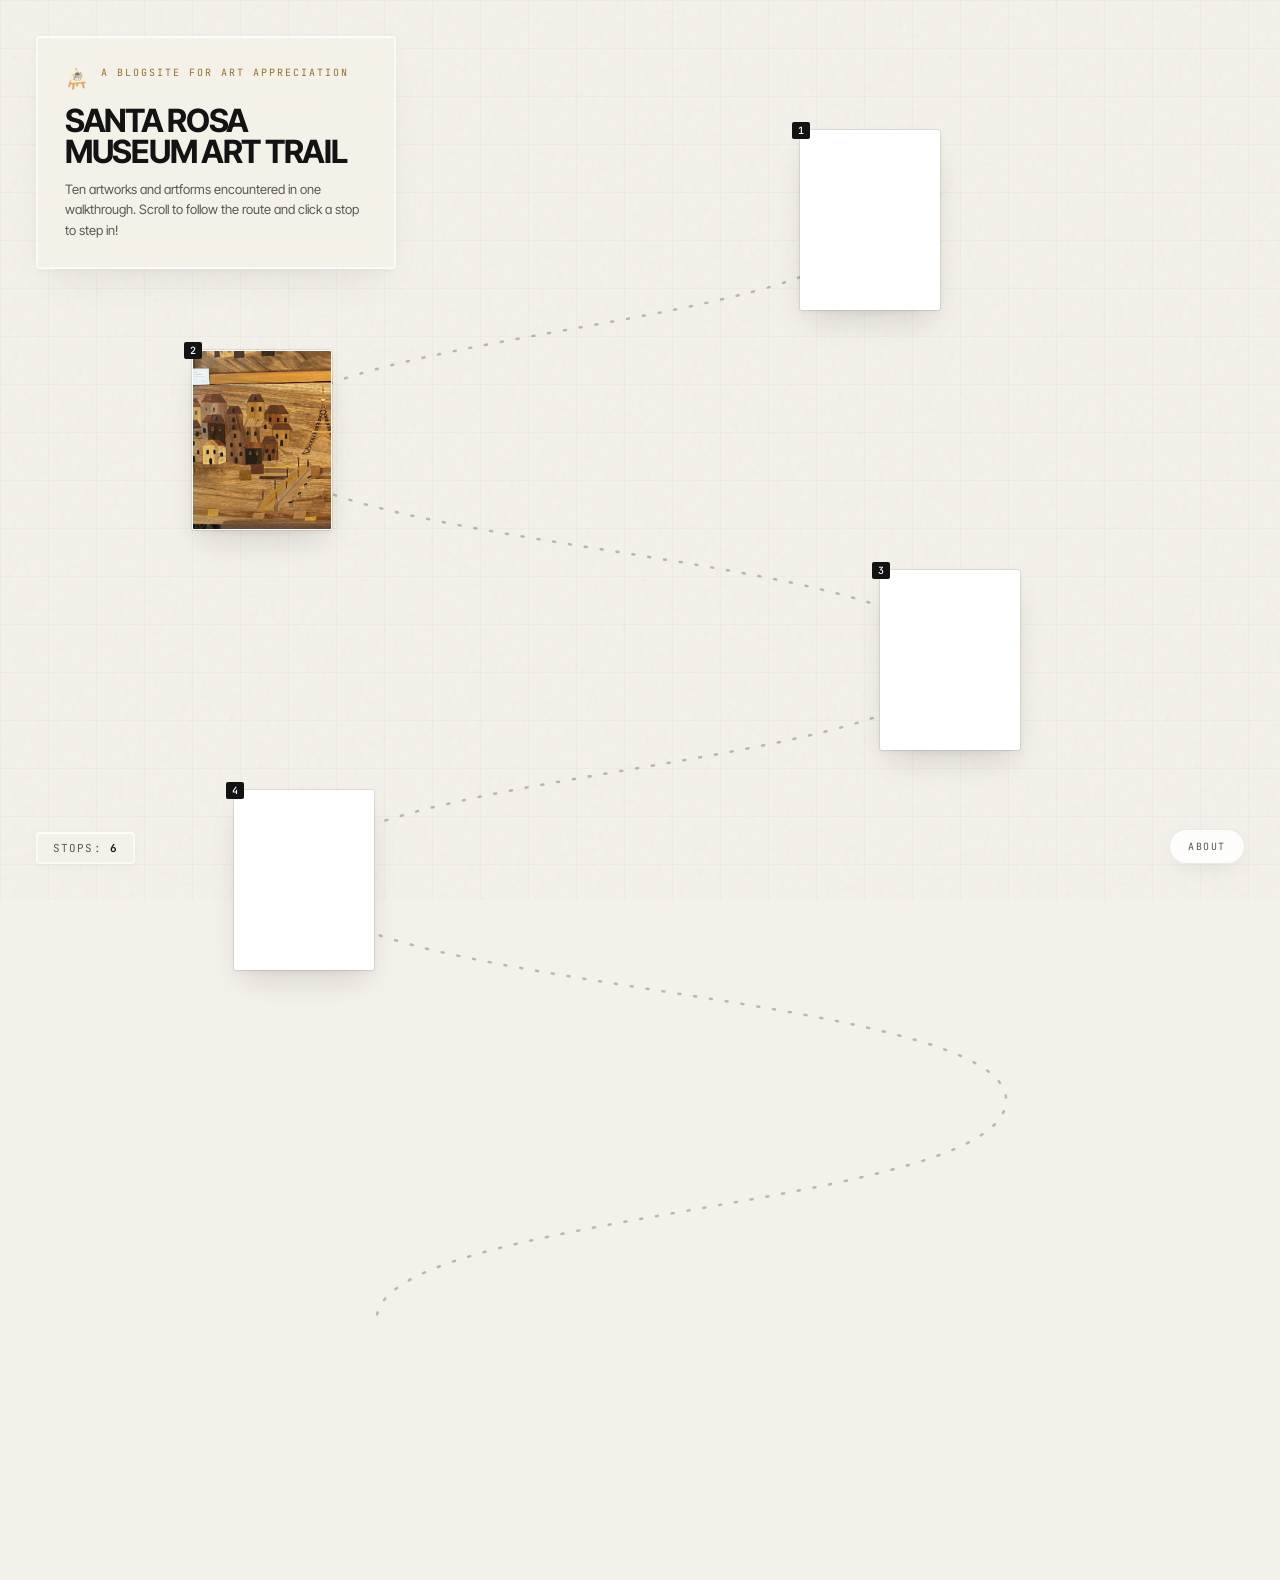
==== commit c25a687e: "added about/contributors section" ====
--- a/index.html
+++ b/index.html
@@ -28,12 +28,39 @@
   <span>Stops: <strong id="artwork-count">0</strong></span>
 </div>
 
+<!-- Add this near your home-counter -->
+<button class="home-about" id="aboutBtn">About</button>
+
+<!-- Add this at the very bottom of the body -->
+<div class="about-modal" id="aboutModal">
+  <div class="about-modal__content glass">
+    <button class="about-modal__close" id="closeModal" aria-label="Close modal">&times;</button>
+    <h2>Santa Rosa Art Trail</h2>
+    <p>A collaborative documentation of local art and exhibitions.</p>
+    
+    <div class="about-modal__members">
+      <h3>Contributors</h3>
+      <ul>
+        <li>Apolinar, Neil Ashley L.</li>
+        <li>Calambro, Alvin Jan L.</li>
+        <li>Lucero, Earl Laurence J.</li>
+        <li>Ramos, Darrel Jed R.</li>
+        <li>Trinidad, Revo Ivan E.</li>
+      </ul>
+    </div>
+    
+    <a href="https://github.com/alb80degrees/santa-rosa-art-trail" target="_blank" class="github-link">
+      View GitHub Repository &rarr;
+    </a>
+  </div>
+</div>
+
 <main class="route-wrap">
   <svg class="route-svg" id="routeSvg" preserveAspectRatio="none" aria-hidden="true" focusable="false"></svg>
   <div class="route-nodes" id="routeNodes"></div>
 </main>
 
-<div class="veil" id="veil"></div>
+<div class="veil active" id="veil"></div>
 
 <script src="js/data.js"></script>
 <script src="js/route.js"></script>
--- a/css/style.css
+++ b/css/style.css
@@ -312,7 +312,10 @@
   object-fit: cover;
   object-position: center;
   background-color: #FFFFFF;
-  padding: 5px;
+  
+  /* Change this from 5px to 2px for a subtle border, or 0 to remove it completely */
+  padding: 1px; 
+  
   border-radius: 2px;
   box-shadow: 
     0 16px 30px -8px rgba(25, 23, 20, 0.14),
@@ -370,6 +373,158 @@
 .route-node:hover .route-node__label {
   opacity: 1;
   transform: translateX(-50%) translateY(0);
+}
+
+/* --- ABOUT BUTTON --- */
+.home-about {
+  position: fixed;
+  bottom: 36px;
+  right: 36px;
+  z-index: 50;
+  background: rgba(255, 255, 255, 0.85);
+  backdrop-filter: blur(12px);
+  -webkit-backdrop-filter: blur(12px);
+  border: 1px solid rgba(0, 0, 0, 0.08);
+  padding: 10px 18px;
+  border-radius: 30px;
+  font-family: var(--font-mono);
+  font-size: 10px;
+  letter-spacing: 0.15em;
+  text-transform: uppercase;
+  color: var(--ink-secondary);
+  box-shadow: 0 8px 24px -6px rgba(0, 0, 0, 0.08);
+  cursor: pointer;
+  
+  /* The Apple-style transition for scrolling */
+  transition: opacity 0.6s cubic-bezier(0.22, 1, 0.36, 1), 
+              filter 0.6s cubic-bezier(0.22, 1, 0.36, 1),
+              transform 0.6s cubic-bezier(0.22, 1, 0.36, 1),
+              color 0.2s ease, background 0.2s ease;
+  will-change: opacity, filter, transform;
+}
+
+.home-about:hover {
+  color: var(--ink-primary);
+  background: #FFFFFF;
+  transform: translateY(-2px);
+}
+
+.home-about.hidden-on-scroll {
+  opacity: 0;
+  filter: blur(16px);
+  transform: translateY(30px) scale(0.95);
+  pointer-events: none;
+}
+
+@media (max-width: 720px) {
+  .home-about {
+    bottom: 16px;
+    right: 16px;
+  }
+}
+
+/* --- ABOUT MODAL POPOUT --- */
+.about-modal {
+  position: fixed;
+  inset: 0;
+  z-index: 3000;
+  background: rgba(244, 241, 234, 0.5); /* Archival color tint */
+  backdrop-filter: blur(12px);
+  -webkit-backdrop-filter: blur(12px);
+  display: flex;
+  align-items: center;
+  justify-content: center;
+  opacity: 0;
+  pointer-events: none;
+  transition: opacity 0.4s ease;
+}
+
+.about-modal.active {
+  opacity: 1;
+  pointer-events: all;
+}
+
+.about-modal__content {
+  position: relative;
+  width: 90%;
+  max-width: 420px;
+  padding: 48px;
+  transform: translateY(25px) scale(0.95);
+  transition: transform 0.4s cubic-bezier(0.22, 1, 0.36, 1);
+}
+
+.about-modal.active .about-modal__content {
+  transform: translateY(0) scale(1);
+}
+
+.about-modal__close {
+  position: absolute;
+  top: 16px;
+  right: 20px;
+  background: none;
+  border: none;
+  font-size: 28px;
+  color: var(--ink-muted);
+  cursor: pointer;
+  transition: color 0.2s;
+}
+
+.about-modal__close:hover {
+  color: var(--accent-rust);
+}
+
+.about-modal h2 {
+  font-family: var(--font-sans);
+  font-size: 22px;
+  font-weight: 700;
+  text-transform: uppercase;
+  letter-spacing: -0.02em;
+  margin-bottom: 8px;
+}
+
+.about-modal p {
+  font-size: 14px;
+  color: var(--ink-secondary);
+  line-height: 1.5;
+  margin-bottom: 32px;
+}
+
+.about-modal__members h3 {
+  font-family: var(--font-mono);
+  font-size: 10px;
+  text-transform: uppercase;
+  letter-spacing: 0.16em;
+  color: var(--accent-ochre);
+  margin-bottom: 16px;
+}
+
+.about-modal__members ul {
+  list-style: none;
+  margin-bottom: 36px;
+}
+
+.about-modal__members li {
+  font-size: 14px;
+  color: var(--ink-primary);
+  padding: 8px 0;
+  border-bottom: 1px solid rgba(0, 0, 0, 0.05);
+}
+
+.github-link {
+  display: inline-block;
+  font-family: var(--font-mono);
+  font-size: 11px;
+  text-transform: uppercase;
+  letter-spacing: 0.12em;
+  color: var(--ink-primary);
+  border-bottom: 1px solid var(--ink-primary);
+  padding-bottom: 4px;
+  transition: color 0.2s, border-color 0.2s;
+}
+
+.github-link:hover {
+  color: var(--accent-rust);
+  border-color: var(--accent-rust);
 }
 
 /* ---------------------------------------------------------
